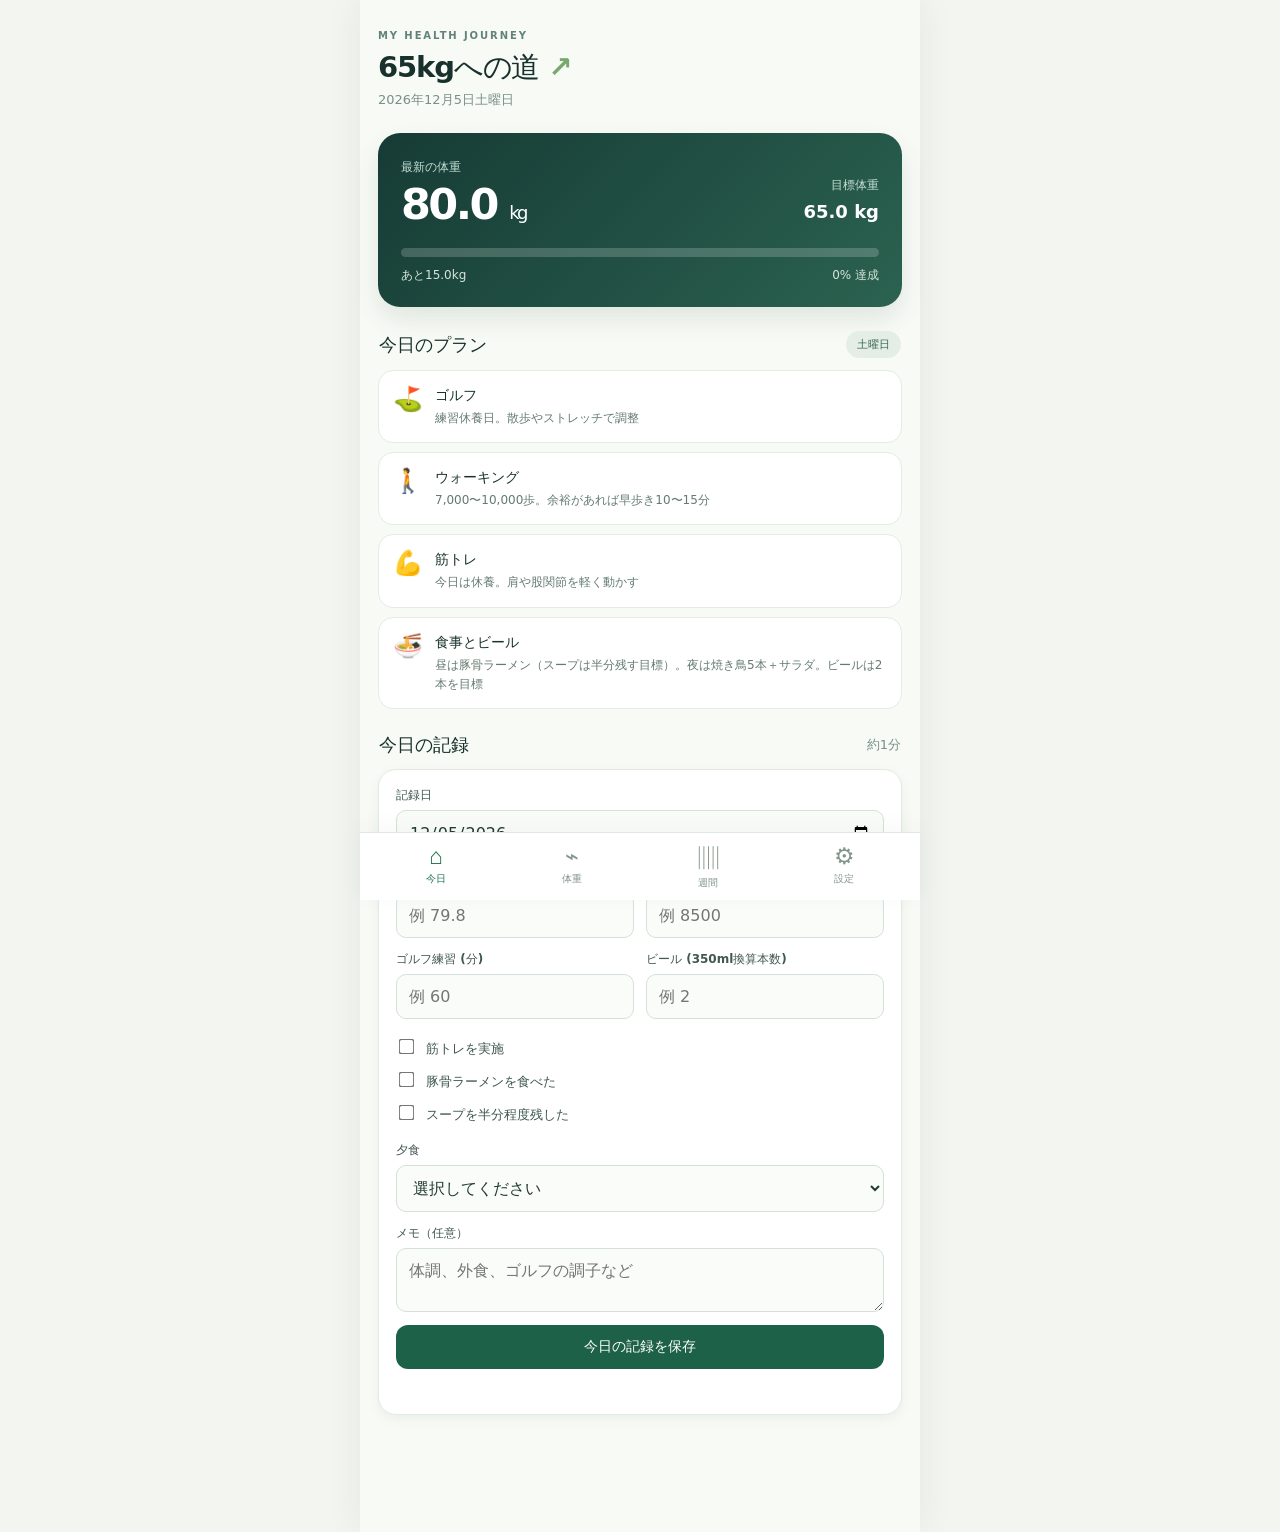
==== index.html @ 1b860811 "Add files via upload" ====
<!doctype html><html lang="ja"><head><meta charset="utf-8"><meta name="viewport" content="width=device-width,initial-scale=1,viewport-fit=cover"><meta name="theme-color" content="#142a29"><meta name="description" content="ゴルフと食事を楽しみながら65kgを目指す個人用減量管理アプリ"><link rel="manifest" href="./manifest.webmanifest"><link rel="icon" href="./icons/icon-192.png"><link rel="stylesheet" href="./style.css"><title>65kgへの道</title></head><body><div class="shell"><header><div><span class="eyebrow">MY HEALTH JOURNEY</span><h1>65kgへの道 <span>↗</span></h1><p id="todayLabel"></p></div><button class="iconbtn" id="installBtn" hidden>アプリを追加</button></header><main><section id="home" class="page active"><div class="hero"><div class="hero-top"><div><small>最新の体重</small><div class="weight" id="latestWeight">80.0 <span>kg</span></div></div><div class="target"><small>目標体重</small><strong>65.0 kg</strong></div></div><div class="track"><div id="progressFill"></div></div><div class="hero-bottom"><span id="remaining">あと15.0kg</span><span id="progressPct">0% 達成</span></div></div><div class="section-head"><h2>今日のプラン</h2><span class="pill" id="dayBadge"></span></div><div class="plan" id="planCards"></div><div class="section-head"><h2>今日の記録</h2><span class="muted">約1分</span></div><form id="entryForm" class="panel"><label>記録日 <input type="date" id="entryDate" required></label><div class="two"><label>朝の体重 (kg)<input id="weight" type="number" min="30" max="250" step="0.1" placeholder="例 79.8"></label><label>歩数<input id="steps" type="number" min="0" max="100000" step="1" placeholder="例 8500"></label></div><div class="two"><label>ゴルフ練習 (分)<input id="golf" type="number" min="0" max="600" step="5" placeholder="例 60"></label><label>ビール (350ml換算本数)<input id="beer" type="number" min="0" max="30" step="0.5" placeholder="例 2"></label></div><div class="checks"><label><input type="checkbox" id="strength"> 筋トレを実施</label><label><input type="checkbox" id="ramen"> 豚骨ラーメンを食べた</label><label><input type="checkbox" id="soup"> スープを半分程度残した</label></div><label>夕食<select id="dinner"><option value="">選択してください</option><option>焼き鳥5本＋サラダ</option><option>赤身焼肉250〜300g＋野菜</option><option>豚しゃぶ＋野菜</option><option>鶏鍋＋豆腐</option><option>その他</option></select></label><label>メモ（任意）<textarea id="memo" rows="2" maxlength="500" placeholder="体調、外食、ゴルフの調子など"></textarea></label><button class="primary" type="submit">今日の記録を保存</button><p class="feedback" id="saveMessage" role="status"></p></form></section><section id="history" class="page"><div class="section-head"><h2>体重の推移</h2><span class="pill">7日平均</span></div><div class="panel"><div id="chartEmpty" class="muted">体重を記録するとグラフが表示されます。</div><svg id="weightChart" viewBox="0 0 340 200" role="img" aria-label="体重推移グラフ" style="display:none;width:100%"></svg><p class="muted tiny">点：日ごとの体重　線：7日間の移動平均</p></div><div class="section-head"><h2>最近の記録</h2></div><div id="historyList" class="list"></div></section><section id="insights" class="page"><div class="section-head"><h2>直近7日間</h2></div><div class="stats" id="stats"></div><div class="panel"><h3>今週の振り返り</h3><p id="insightText" class="muted"></p></div><div class="panel"><h3>基本方針</h3><p>朝は打ちっぱなし週5日、歩数7,000〜10,000歩、火曜・金曜に筋トレ。昼は競合調査として豚骨ラーメン、夜は焼き鳥または赤身肉＋野菜。ビールは3本から2本を目指す。</p><p class="muted tiny">摂取エネルギーは当初1日平均1,900〜2,100kcalを目安にし、体重の7日平均や体調で調整。食事のカロリーは自動推定していません。</p></div></section><section id="settings" class="page"><div class="section-head"><h2>設定とバックアップ</h2></div><div class="panel"><label>開始時体重 (kg)<input type="number" id="startWeight" min="30" max="250" step="0.1" value="80"></label><label>目標体重 (kg)<input type="number" id="goalWeight" min="30" max="250" step="0.1" value="65"></label><button id="saveSettings" class="primary" type="button">目標を保存</button></div><div class="panel"><h3>データの保存</h3><p class="muted">記録はこのブラウザの端末内ストレージに保存されます。別の端末とは同期されません。定期的にバックアップしてください。</p><button id="exportCsv" class="secondary" type="button">CSVを書き出す</button><button id="exportJson" class="secondary" type="button">バックアップ(JSON)</button><label class="import">バックアップを復元<input type="file" id="importJson" accept="application/json,.json"></label><button id="clearData" class="danger" type="button">すべての記録を削除</button></div><div class="panel"><h3>インストール方法</h3><p class="muted">HTTPSで公開後、AndroidのChromeで開き、右上の「︙」→「アプリをインストール」または「ホーム画面に追加」を選択します。</p></div><p class="tiny muted">このアプリは医療機器ではありません。体調不良、強い疲労、飲酒を減らした際の震えや発汗などがある場合は医療者に相談してください。</p></section></main><nav aria-label="メインメニュー"><button data-page="home" class="active">⌂<span>今日</span></button><button data-page="history">⌁<span>体重</span></button><button data-page="insights">▥<span>週間</span></button><button data-page="settings">⚙<span>設定</span></button></nav></div><script src="./app.js" defer></script></body></html>
---- style.css ----
:root{font-family:system-ui,-apple-system,"Noto Sans JP",sans-serif;color:#18312d;background:#f3f5f0;font-synthesis:none}*{box-sizing:border-box}body{margin:0}.shell{max-width:560px;margin:auto;min-height:100dvh;background:#f8faf6;padding:24px 18px 104px}header{display:flex;justify-content:space-between;align-items:start;margin-bottom:24px}.eyebrow{font-size:10px;font-weight:800;letter-spacing:.19em;color:#628379}h1{font-size:29px;letter-spacing:-.04em;margin:5px 0 3px}h1 span{color:#79a86e}header p{margin:0;color:#789087;font-size:13px}.iconbtn{border:1px solid #bcd0c3;border-radius:12px;background:#fff;padding:10px;font-weight:700;color:#225443}.hero{background:linear-gradient(135deg,#163b35,#2b6250);color:white;border-radius:22px;padding:23px;box-shadow:0 12px 26px #1c45321c}.hero-top,.hero-bottom{display:flex;justify-content:space-between;align-items:end}.hero small{font-size:12px;color:#c3dfd2}.weight{font-size:43px;font-weight:800;letter-spacing:-.06em;margin-top:3px}.weight span{font-size:18px;font-weight:500}.target{text-align:right;padding-bottom:7px}.target strong{display:block;font-size:18px;margin-top:7px}.track{height:9px;background:#ffffff30;border-radius:99px;margin:19px 0 10px;overflow:hidden}.track div{height:100%;background:#b8e68d;border-radius:99px;transition:width .3s}.hero-bottom{font-size:12px;color:#d5e6db}.section-head{display:flex;justify-content:space-between;align-items:center;margin:24px 1px 12px}.section-head h2{font-size:18px;margin:0}.pill{background:#e4eee6;color:#3b6952;border-radius:30px;padding:6px 11px;font-size:11px;font-weight:700}.plan{display:grid;gap:9px}.plan-card{display:flex;gap:12px;align-items:start;padding:14px;background:#fff;border:1px solid #e4ebe4;border-radius:15px}.plan-card .emoji{font-size:24px;min-width:30px}.plan-card strong{font-size:14px}.plan-card p{margin:4px 0 0;color:#647b70;font-size:12px;line-height:1.6}.panel{background:white;border:1px solid #e2eae2;border-radius:18px;padding:17px;margin-bottom:13px;box-shadow:0 4px 12px #274c2710}form{display:grid;gap:13px}label{font-size:12px;font-weight:700;display:block;color:#40584e}input:not([type=checkbox]):not([type=file]),select,textarea{display:block;width:100%;border:1px solid #d5e1d6;border-radius:10px;background:#fafcf9;padding:12px;font-size:16px;color:#213b30;margin-top:6px;font-family:inherit}.two{display:grid;grid-template-columns:1fr 1fr;gap:12px}.checks{display:grid;gap:12px;padding:5px 0}.checks label{font-size:13px}.checks input{accent-color:#237650;transform:scale(1.2);margin-right:8px}.primary,.secondary,.danger,.import{display:block;width:100%;border:0;border-radius:12px;padding:13px 12px;font-size:14px;font-weight:800;cursor:pointer;text-align:center}.primary{background:#1d6148;color:white}.secondary{background:#e8f1e9;color:#245e43;margin-top:10px}.danger{background:#fff0ef;color:#ad3d39;margin-top:15px}.import{background:#e8f1e9;color:#245e43;margin-top:10px}.import input{display:none}.feedback{margin:0;text-align:center;font-size:12px;color:#1c7b50;min-height:15px}.muted{color:#789087;font-size:13px;line-height:1.7}.tiny{font-size:11px}.page{display:none}.page.active{display:block}.list{display:grid;gap:9px}.history-row{background:white;border:1px solid #e4ebe4;border-radius:13px;padding:13px;display:flex;justify-content:space-between;gap:12px}.history-row strong{font-size:14px}.history-row p{margin:5px 0 0;font-size:11px;color:#789087}.stats{display:grid;grid-template-columns:1fr 1fr;gap:10px;margin-bottom:15px}.stat{padding:16px;background:white;border:1px solid #e4ebe4;border-radius:16px}.stat strong{display:block;font-size:24px;margin:7px 0}.stat small{font-size:11px;color:#789087}h3{margin:0 0 10px;font-size:15px}.panel p{line-height:1.7;font-size:13px}nav{position:fixed;bottom:0;left:50%;transform:translateX(-50%);width:min(560px,100%);display:flex;background:#fff;border-top:1px solid #e0e9e0;padding:9px 8px calc(9px + env(safe-area-inset-bottom));box-shadow:0 -5px 24px #2341230a}nav button{flex:1;background:transparent;border:0;color:#82958b;font-size:23px;display:flex;flex-direction:column;align-items:center;gap:2px;cursor:pointer}nav button span{font-size:10px;font-weight:700}nav button.active{color:#1b714d}#weightChart text{font-size:10px;fill:#80958b}#weightChart .line{fill:none;stroke:#25845d;stroke-width:3;stroke-linecap:round;stroke-linejoin:round}#weightChart .gridline{stroke:#e0e9e1;stroke-width:1}#weightChart circle{fill:#25845d}#weightChart .dotline{fill:none;stroke:#9dc9a9;stroke-width:1.5;stroke-dasharray:4 4}@media(min-width:600px){.shell{box-shadow:0 0 35px #253d2412}}
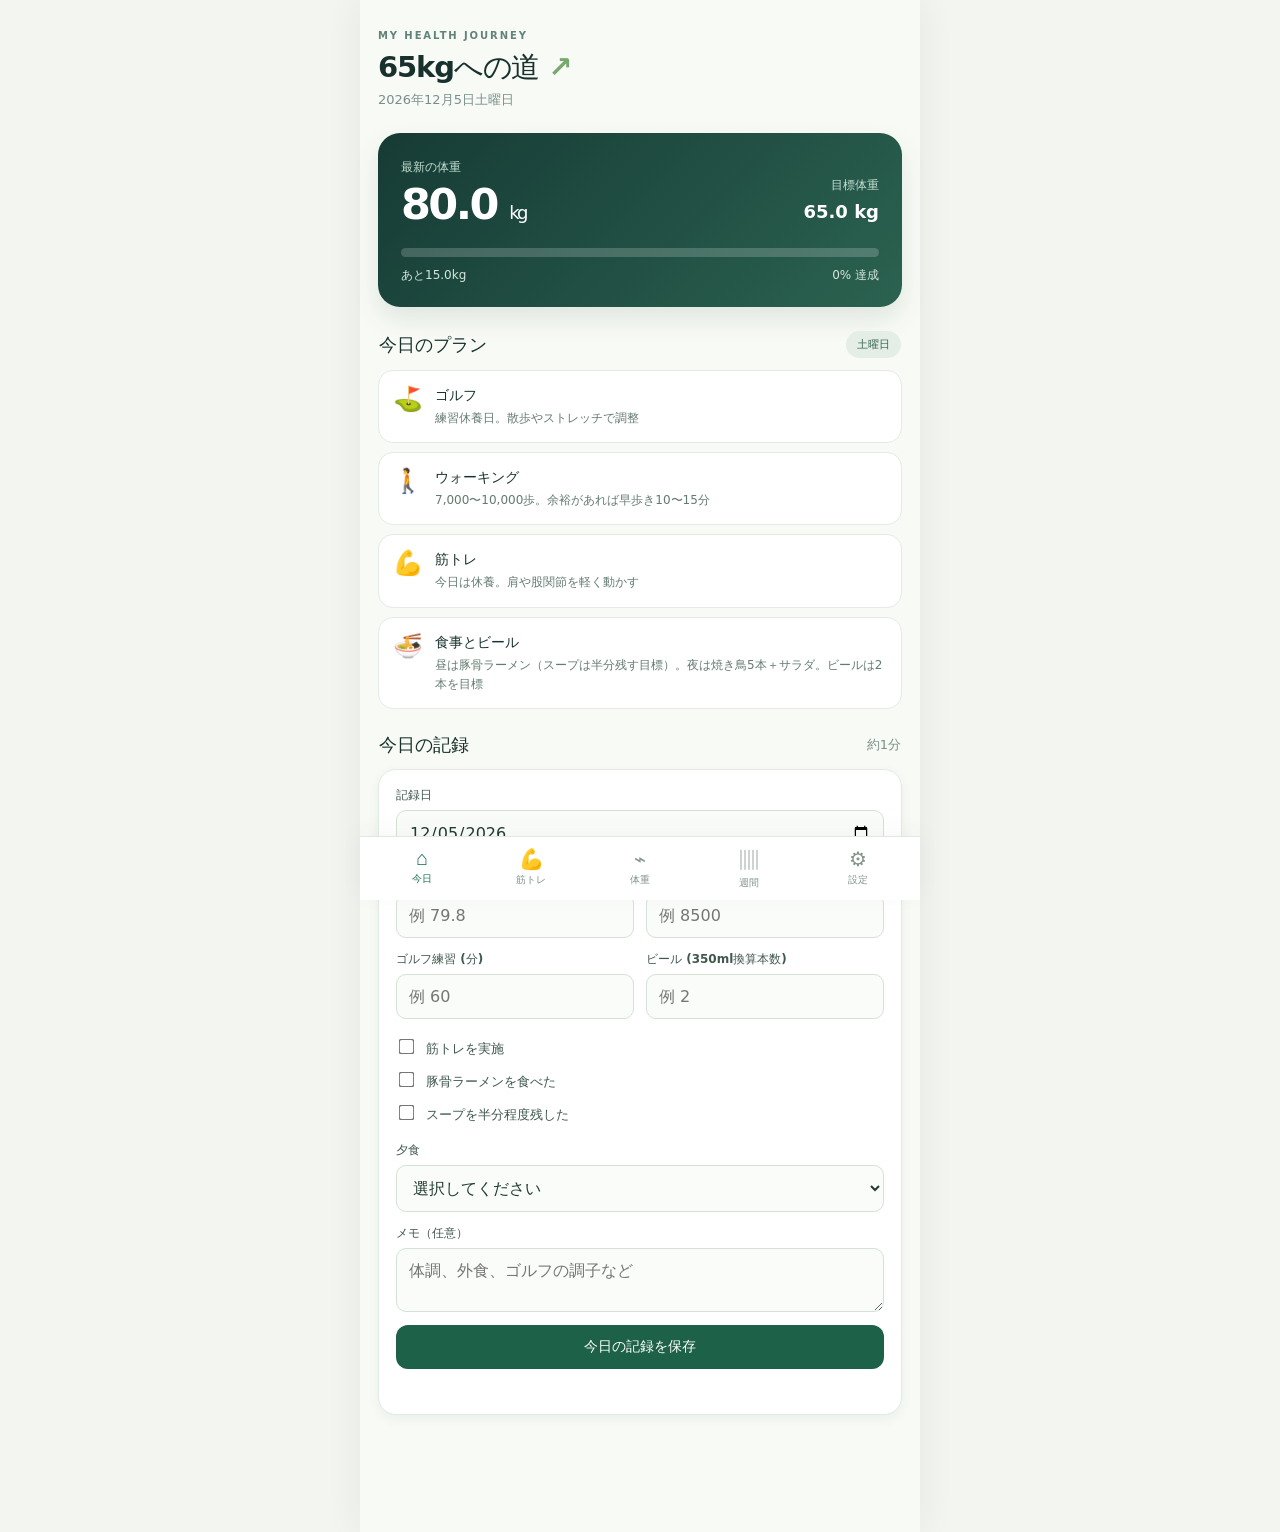
==== commit 1adcaa32: "Add files via upload" ====
--- a/index.html
+++ b/index.html
@@ -1 +1 @@
-<!doctype html><html lang="ja"><head><meta charset="utf-8"><meta name="viewport" content="width=device-width,initial-scale=1,viewport-fit=cover"><meta name="theme-color" content="#142a29"><meta name="description" content="ゴルフと食事を楽しみながら65kgを目指す個人用減量管理アプリ"><link rel="manifest" href="./manifest.webmanifest"><link rel="icon" href="./icons/icon-192.png"><link rel="stylesheet" href="./style.css"><title>65kgへの道</title></head><body><div class="shell"><header><div><span class="eyebrow">MY HEALTH JOURNEY</span><h1>65kgへの道 <span>↗</span></h1><p id="todayLabel"></p></div><button class="iconbtn" id="installBtn" hidden>アプリを追加</button></header><main><section id="home" class="page active"><div class="hero"><div class="hero-top"><div><small>最新の体重</small><div class="weight" id="latestWeight">80.0 <span>kg</span></div></div><div class="target"><small>目標体重</small><strong>65.0 kg</strong></div></div><div class="track"><div id="progressFill"></div></div><div class="hero-bottom"><span id="remaining">あと15.0kg</span><span id="progressPct">0% 達成</span></div></div><div class="section-head"><h2>今日のプラン</h2><span class="pill" id="dayBadge"></span></div><div class="plan" id="planCards"></div><div class="section-head"><h2>今日の記録</h2><span class="muted">約1分</span></div><form id="entryForm" class="panel"><label>記録日 <input type="date" id="entryDate" required></label><div class="two"><label>朝の体重 (kg)<input id="weight" type="number" min="30" max="250" step="0.1" placeholder="例 79.8"></label><label>歩数<input id="steps" type="number" min="0" max="100000" step="1" placeholder="例 8500"></label></div><div class="two"><label>ゴルフ練習 (分)<input id="golf" type="number" min="0" max="600" step="5" placeholder="例 60"></label><label>ビール (350ml換算本数)<input id="beer" type="number" min="0" max="30" step="0.5" placeholder="例 2"></label></div><div class="checks"><label><input type="checkbox" id="strength"> 筋トレを実施</label><label><input type="checkbox" id="ramen"> 豚骨ラーメンを食べた</label><label><input type="checkbox" id="soup"> スープを半分程度残した</label></div><label>夕食<select id="dinner"><option value="">選択してください</option><option>焼き鳥5本＋サラダ</option><option>赤身焼肉250〜300g＋野菜</option><option>豚しゃぶ＋野菜</option><option>鶏鍋＋豆腐</option><option>その他</option></select></label><label>メモ（任意）<textarea id="memo" rows="2" maxlength="500" placeholder="体調、外食、ゴルフの調子など"></textarea></label><button class="primary" type="submit">今日の記録を保存</button><p class="feedback" id="saveMessage" role="status"></p></form></section><section id="history" class="page"><div class="section-head"><h2>体重の推移</h2><span class="pill">7日平均</span></div><div class="panel"><div id="chartEmpty" class="muted">体重を記録するとグラフが表示されます。</div><svg id="weightChart" viewBox="0 0 340 200" role="img" aria-label="体重推移グラフ" style="display:none;width:100%"></svg><p class="muted tiny">点：日ごとの体重　線：7日間の移動平均</p></div><div class="section-head"><h2>最近の記録</h2></div><div id="historyList" class="list"></div></section><section id="insights" class="page"><div class="section-head"><h2>直近7日間</h2></div><div class="stats" id="stats"></div><div class="panel"><h3>今週の振り返り</h3><p id="insightText" class="muted"></p></div><div class="panel"><h3>基本方針</h3><p>朝は打ちっぱなし週5日、歩数7,000〜10,000歩、火曜・金曜に筋トレ。昼は競合調査として豚骨ラーメン、夜は焼き鳥または赤身肉＋野菜。ビールは3本から2本を目指す。</p><p class="muted tiny">摂取エネルギーは当初1日平均1,900〜2,100kcalを目安にし、体重の7日平均や体調で調整。食事のカロリーは自動推定していません。</p></div></section><section id="settings" class="page"><div class="section-head"><h2>設定とバックアップ</h2></div><div class="panel"><label>開始時体重 (kg)<input type="number" id="startWeight" min="30" max="250" step="0.1" value="80"></label><label>目標体重 (kg)<input type="number" id="goalWeight" min="30" max="250" step="0.1" value="65"></label><button id="saveSettings" class="primary" type="button">目標を保存</button></div><div class="panel"><h3>データの保存</h3><p class="muted">記録はこのブラウザの端末内ストレージに保存されます。別の端末とは同期されません。定期的にバックアップしてください。</p><button id="exportCsv" class="secondary" type="button">CSVを書き出す</button><button id="exportJson" class="secondary" type="button">バックアップ(JSON)</button><label class="import">バックアップを復元<input type="file" id="importJson" accept="application/json,.json"></label><button id="clearData" class="danger" type="button">すべての記録を削除</button></div><div class="panel"><h3>インストール方法</h3><p class="muted">HTTPSで公開後、AndroidのChromeで開き、右上の「︙」→「アプリをインストール」または「ホーム画面に追加」を選択します。</p></div><p class="tiny muted">このアプリは医療機器ではありません。体調不良、強い疲労、飲酒を減らした際の震えや発汗などがある場合は医療者に相談してください。</p></section></main><nav aria-label="メインメニュー"><button data-page="home" class="active">⌂<span>今日</span></button><button data-page="history">⌁<span>体重</span></button><button data-page="insights">▥<span>週間</span></button><button data-page="settings">⚙<span>設定</span></button></nav></div><script src="./app.js" defer></script></body></html>
+<!doctype html><html lang="ja"><head><meta charset="utf-8"><meta name="viewport" content="width=device-width,initial-scale=1,viewport-fit=cover"><meta name="theme-color" content="#142a29"><meta name="description" content="ゴルフと食事を楽しみながら65kgを目指す個人用減量管理アプリ"><link rel="manifest" href="./manifest.webmanifest"><link rel="icon" href="./icons/icon-192.png"><link rel="stylesheet" href="./style.css?v=2"><title>65kgへの道</title></head><body><div class="shell"><header><div><span class="eyebrow">MY HEALTH JOURNEY</span><h1>65kgへの道 <span>↗</span></h1><p id="todayLabel"></p></div><button class="iconbtn" id="installBtn" hidden>アプリを追加</button></header><main><section id="home" class="page active"><div class="hero"><div class="hero-top"><div><small>最新の体重</small><div class="weight" id="latestWeight">80.0 <span>kg</span></div></div><div class="target"><small>目標体重</small><strong>65.0 kg</strong></div></div><div class="track"><div id="progressFill"></div></div><div class="hero-bottom"><span id="remaining">あと15.0kg</span><span id="progressPct">0% 達成</span></div></div><div class="section-head"><h2>今日のプラン</h2><span class="pill" id="dayBadge"></span></div><div class="plan" id="planCards"></div><div class="section-head"><h2>今日の記録</h2><span class="muted">約1分</span></div><form id="entryForm" class="panel"><label>記録日 <input type="date" id="entryDate" required></label><div class="two"><label>朝の体重 (kg)<input id="weight" type="number" min="30" max="250" step="0.1" placeholder="例 79.8"></label><label>歩数<input id="steps" type="number" min="0" max="100000" step="1" placeholder="例 8500"></label></div><div class="two"><label>ゴルフ練習 (分)<input id="golf" type="number" min="0" max="600" step="5" placeholder="例 60"></label><label>ビール (350ml換算本数)<input id="beer" type="number" min="0" max="30" step="0.5" placeholder="例 2"></label></div><div class="checks"><label><input type="checkbox" id="strength"> 筋トレを実施</label><label><input type="checkbox" id="ramen"> 豚骨ラーメンを食べた</label><label><input type="checkbox" id="soup"> スープを半分程度残した</label></div><label>夕食<select id="dinner"><option value="">選択してください</option><option>焼き鳥5本＋サラダ</option><option>赤身焼肉250〜300g＋野菜</option><option>豚しゃぶ＋野菜</option><option>鶏鍋＋豆腐</option><option>その他</option></select></label><label>メモ（任意）<textarea id="memo" rows="2" maxlength="500" placeholder="体調、外食、ゴルフの調子など"></textarea></label><button class="primary" type="submit">今日の記録を保存</button><p class="feedback" id="saveMessage" role="status"></p></form></section><section id="workout" class="page"><div class="section-head"><h2>筋トレメニュー</h2><span class="pill">週2回・15〜20分</span></div><div class="panel"><h3 id="workoutTitle">今日の筋トレ</h3><p class="muted" id="workoutIntro"></p><label>確認する日付<input type="date" id="workoutDate"></label><div class="workout-progress"><div class="track"><div id="workoutProgress"></div></div><p class="muted tiny" id="workoutCount">0 / 6 種目完了</p></div></div><div id="workoutExercises" class="workout-list"></div><div class="panel"><p class="muted">痛みが出る動きは中止してください。最初は各1セットでもOK。肩を長く伸ばすストレッチはゴルフ練習後がおすすめです。</p><button type="button" class="secondary" id="resetWorkout">この日のチェックをリセット</button></div></section><section id="history" class="page"><div class="section-head"><h2>体重の推移</h2><span class="pill">7日平均</span></div><div class="panel"><div id="chartEmpty" class="muted">体重を記録するとグラフが表示されます。</div><svg id="weightChart" viewBox="0 0 340 200" role="img" aria-label="体重推移グラフ" style="display:none;width:100%"></svg><p class="muted tiny">点：日ごとの体重　線：7日間の移動平均</p></div><div class="section-head"><h2>最近の記録</h2></div><div id="historyList" class="list"></div></section><section id="insights" class="page"><div class="section-head"><h2>直近7日間</h2></div><div class="stats" id="stats"></div><div class="panel"><h3>今週の振り返り</h3><p id="insightText" class="muted"></p></div><div class="panel"><h3>基本方針</h3><p>朝は打ちっぱなし週5日、歩数7,000〜10,000歩、火曜・金曜に筋トレ。昼は競合調査として豚骨ラーメン、夜は焼き鳥または赤身肉＋野菜。ビールは3本から2本を目指す。</p><p class="muted tiny">摂取エネルギーは当初1日平均1,900〜2,100kcalを目安にし、体重の7日平均や体調で調整。食事のカロリーは自動推定していません。</p></div></section><section id="settings" class="page"><div class="section-head"><h2>設定とバックアップ</h2></div><div class="panel"><label>開始時体重 (kg)<input type="number" id="startWeight" min="30" max="250" step="0.1" value="80"></label><label>目標体重 (kg)<input type="number" id="goalWeight" min="30" max="250" step="0.1" value="65"></label><button id="saveSettings" class="primary" type="button">目標を保存</button></div><div class="panel"><h3>データの保存</h3><p class="muted">記録はこのブラウザの端末内ストレージに保存されます。別の端末とは同期されません。定期的にバックアップしてください。</p><button id="exportCsv" class="secondary" type="button">CSVを書き出す</button><button id="exportJson" class="secondary" type="button">バックアップ(JSON)</button><label class="import">バックアップを復元<input type="file" id="importJson" accept="application/json,.json"></label><button id="clearData" class="danger" type="button">すべての記録を削除</button></div><div class="panel"><h3>インストール方法</h3><p class="muted">HTTPSで公開後、AndroidのChromeで開き、右上の「︙」→「アプリをインストール」または「ホーム画面に追加」を選択します。</p></div><p class="tiny muted">このアプリは医療機器ではありません。体調不良、強い疲労、飲酒を減らした際の震えや発汗などがある場合は医療者に相談してください。</p></section></main><nav aria-label="メインメニュー"><button data-page="home" class="active">⌂<span>今日</span></button><button data-page="workout">💪<span>筋トレ</span></button><button data-page="history">⌁<span>体重</span></button><button data-page="insights">▥<span>週間</span></button><button data-page="settings">⚙<span>設定</span></button></nav></div><script src="./app.js?v=2" defer></script></body></html>
--- a/style.css
+++ b/style.css
@@ -1 +1,4 @@
 :root{font-family:system-ui,-apple-system,"Noto Sans JP",sans-serif;color:#18312d;background:#f3f5f0;font-synthesis:none}*{box-sizing:border-box}body{margin:0}.shell{max-width:560px;margin:auto;min-height:100dvh;background:#f8faf6;padding:24px 18px 104px}header{display:flex;justify-content:space-between;align-items:start;margin-bottom:24px}.eyebrow{font-size:10px;font-weight:800;letter-spacing:.19em;color:#628379}h1{font-size:29px;letter-spacing:-.04em;margin:5px 0 3px}h1 span{color:#79a86e}header p{margin:0;color:#789087;font-size:13px}.iconbtn{border:1px solid #bcd0c3;border-radius:12px;background:#fff;padding:10px;font-weight:700;color:#225443}.hero{background:linear-gradient(135deg,#163b35,#2b6250);color:white;border-radius:22px;padding:23px;box-shadow:0 12px 26px #1c45321c}.hero-top,.hero-bottom{display:flex;justify-content:space-between;align-items:end}.hero small{font-size:12px;color:#c3dfd2}.weight{font-size:43px;font-weight:800;letter-spacing:-.06em;margin-top:3px}.weight span{font-size:18px;font-weight:500}.target{text-align:right;padding-bottom:7px}.target strong{display:block;font-size:18px;margin-top:7px}.track{height:9px;background:#ffffff30;border-radius:99px;margin:19px 0 10px;overflow:hidden}.track div{height:100%;background:#b8e68d;border-radius:99px;transition:width .3s}.hero-bottom{font-size:12px;color:#d5e6db}.section-head{display:flex;justify-content:space-between;align-items:center;margin:24px 1px 12px}.section-head h2{font-size:18px;margin:0}.pill{background:#e4eee6;color:#3b6952;border-radius:30px;padding:6px 11px;font-size:11px;font-weight:700}.plan{display:grid;gap:9px}.plan-card{display:flex;gap:12px;align-items:start;padding:14px;background:#fff;border:1px solid #e4ebe4;border-radius:15px}.plan-card .emoji{font-size:24px;min-width:30px}.plan-card strong{font-size:14px}.plan-card p{margin:4px 0 0;color:#647b70;font-size:12px;line-height:1.6}.panel{background:white;border:1px solid #e2eae2;border-radius:18px;padding:17px;margin-bottom:13px;box-shadow:0 4px 12px #274c2710}form{display:grid;gap:13px}label{font-size:12px;font-weight:700;display:block;color:#40584e}input:not([type=checkbox]):not([type=file]),select,textarea{display:block;width:100%;border:1px solid #d5e1d6;border-radius:10px;background:#fafcf9;padding:12px;font-size:16px;color:#213b30;margin-top:6px;font-family:inherit}.two{display:grid;grid-template-columns:1fr 1fr;gap:12px}.checks{display:grid;gap:12px;padding:5px 0}.checks label{font-size:13px}.checks input{accent-color:#237650;transform:scale(1.2);margin-right:8px}.primary,.secondary,.danger,.import{display:block;width:100%;border:0;border-radius:12px;padding:13px 12px;font-size:14px;font-weight:800;cursor:pointer;text-align:center}.primary{background:#1d6148;color:white}.secondary{background:#e8f1e9;color:#245e43;margin-top:10px}.danger{background:#fff0ef;color:#ad3d39;margin-top:15px}.import{background:#e8f1e9;color:#245e43;margin-top:10px}.import input{display:none}.feedback{margin:0;text-align:center;font-size:12px;color:#1c7b50;min-height:15px}.muted{color:#789087;font-size:13px;line-height:1.7}.tiny{font-size:11px}.page{display:none}.page.active{display:block}.list{display:grid;gap:9px}.history-row{background:white;border:1px solid #e4ebe4;border-radius:13px;padding:13px;display:flex;justify-content:space-between;gap:12px}.history-row strong{font-size:14px}.history-row p{margin:5px 0 0;font-size:11px;color:#789087}.stats{display:grid;grid-template-columns:1fr 1fr;gap:10px;margin-bottom:15px}.stat{padding:16px;background:white;border:1px solid #e4ebe4;border-radius:16px}.stat strong{display:block;font-size:24px;margin:7px 0}.stat small{font-size:11px;color:#789087}h3{margin:0 0 10px;font-size:15px}.panel p{line-height:1.7;font-size:13px}nav{position:fixed;bottom:0;left:50%;transform:translateX(-50%);width:min(560px,100%);display:flex;background:#fff;border-top:1px solid #e0e9e0;padding:9px 8px calc(9px + env(safe-area-inset-bottom));box-shadow:0 -5px 24px #2341230a}nav button{flex:1;background:transparent;border:0;color:#82958b;font-size:23px;display:flex;flex-direction:column;align-items:center;gap:2px;cursor:pointer}nav button span{font-size:10px;font-weight:700}nav button.active{color:#1b714d}#weightChart text{font-size:10px;fill:#80958b}#weightChart .line{fill:none;stroke:#25845d;stroke-width:3;stroke-linecap:round;stroke-linejoin:round}#weightChart .gridline{stroke:#e0e9e1;stroke-width:1}#weightChart circle{fill:#25845d}#weightChart .dotline{fill:none;stroke:#9dc9a9;stroke-width:1.5;stroke-dasharray:4 4}@media(min-width:600px){.shell{box-shadow:0 0 35px #253d2412}}
+
+/* Workout guide v2 */
+.workout-list{display:grid;gap:12px;margin-bottom:16px}.exercise-card{background:#fff;border:1px solid #e2eae2;border-radius:17px;padding:16px}.exercise-top{display:flex;align-items:center;gap:12px}.exercise-icon{font-size:26px;background:#eaf3e9;border-radius:12px;padding:8px}.exercise-title{display:grid;gap:3px}.exercise-title strong{font-size:15px}.exercise-title small{color:#71877a;font-size:11px}.exercise-dose{font-size:15px;font-weight:800;color:#216447;margin:12px 0}.exercise-card p{font-size:13px;line-height:1.7;margin:8px 0}.exercise-tip{color:#637e6d}.exercise-check{display:flex;align-items:center;gap:10px;background:#eef6ed;padding:12px;border-radius:11px;margin-top:12px;font-size:14px}.exercise-check input{width:19px;height:19px;accent-color:#1d6148}.workout-progress .track{height:8px;background:#e3eee4;margin-bottom:5px}.workout-progress .track div{height:100%;background:#3c9564;border-radius:20px}.workout-progress{margin-top:12px}nav button{font-size:20px}nav button span{font-size:10px}
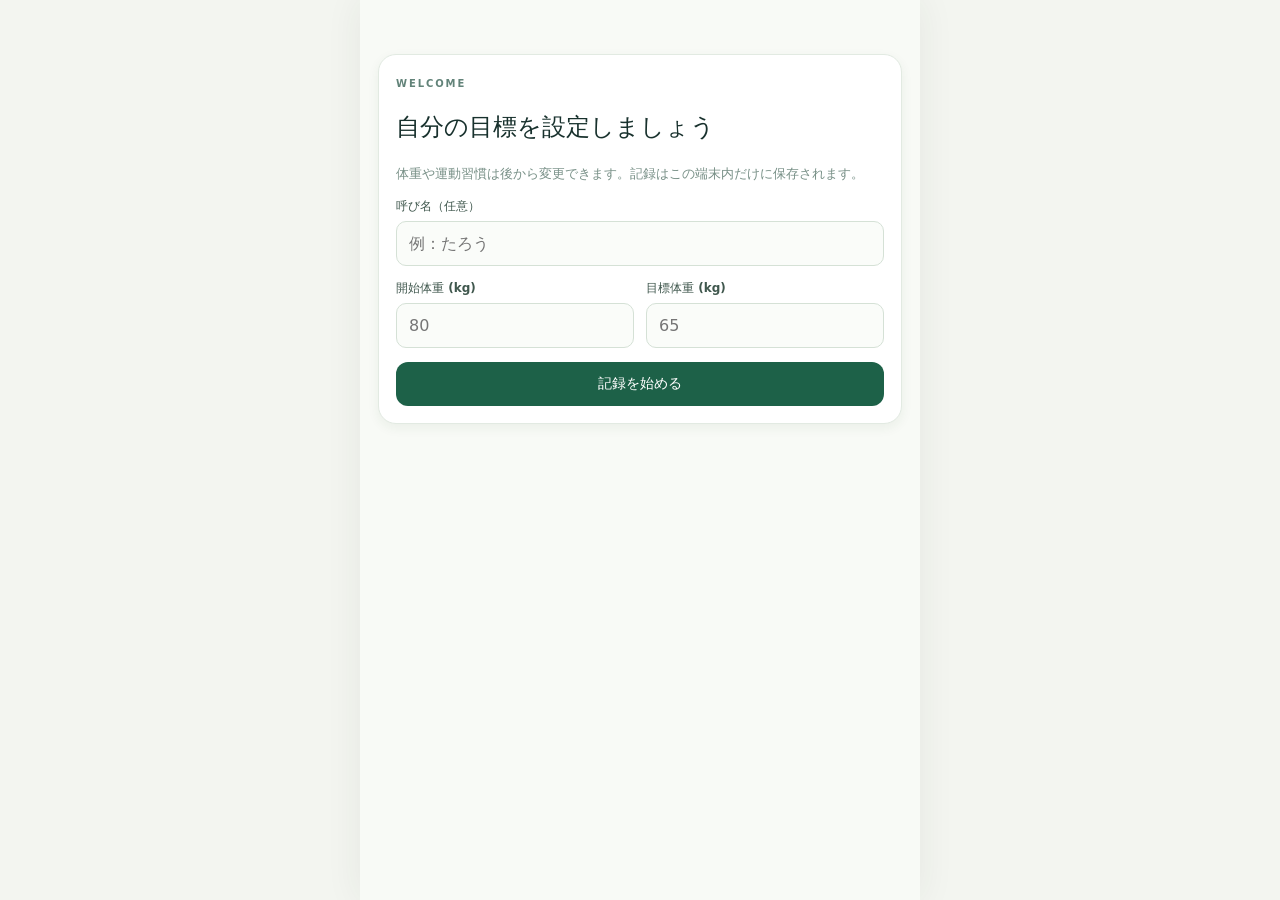
==== commit 8ce8d7fa: "Publish Karada Log v3 while preserving existing records Add first-run setup and editable profile. Ke" ====
--- a/index.html
+++ b/index.html
@@ -1 +1 @@
-<!doctype html><html lang="ja"><head><meta charset="utf-8"><meta name="viewport" content="width=device-width,initial-scale=1,viewport-fit=cover"><meta name="theme-color" content="#142a29"><meta name="description" content="ゴルフと食事を楽しみながら65kgを目指す個人用減量管理アプリ"><link rel="manifest" href="./manifest.webmanifest"><link rel="icon" href="./icons/icon-192.png"><link rel="stylesheet" href="./style.css?v=2"><title>65kgへの道</title></head><body><div class="shell"><header><div><span class="eyebrow">MY HEALTH JOURNEY</span><h1>65kgへの道 <span>↗</span></h1><p id="todayLabel"></p></div><button class="iconbtn" id="installBtn" hidden>アプリを追加</button></header><main><section id="home" class="page active"><div class="hero"><div class="hero-top"><div><small>最新の体重</small><div class="weight" id="latestWeight">80.0 <span>kg</span></div></div><div class="target"><small>目標体重</small><strong>65.0 kg</strong></div></div><div class="track"><div id="progressFill"></div></div><div class="hero-bottom"><span id="remaining">あと15.0kg</span><span id="progressPct">0% 達成</span></div></div><div class="section-head"><h2>今日のプラン</h2><span class="pill" id="dayBadge"></span></div><div class="plan" id="planCards"></div><div class="section-head"><h2>今日の記録</h2><span class="muted">約1分</span></div><form id="entryForm" class="panel"><label>記録日 <input type="date" id="entryDate" required></label><div class="two"><label>朝の体重 (kg)<input id="weight" type="number" min="30" max="250" step="0.1" placeholder="例 79.8"></label><label>歩数<input id="steps" type="number" min="0" max="100000" step="1" placeholder="例 8500"></label></div><div class="two"><label>ゴルフ練習 (分)<input id="golf" type="number" min="0" max="600" step="5" placeholder="例 60"></label><label>ビール (350ml換算本数)<input id="beer" type="number" min="0" max="30" step="0.5" placeholder="例 2"></label></div><div class="checks"><label><input type="checkbox" id="strength"> 筋トレを実施</label><label><input type="checkbox" id="ramen"> 豚骨ラーメンを食べた</label><label><input type="checkbox" id="soup"> スープを半分程度残した</label></div><label>夕食<select id="dinner"><option value="">選択してください</option><option>焼き鳥5本＋サラダ</option><option>赤身焼肉250〜300g＋野菜</option><option>豚しゃぶ＋野菜</option><option>鶏鍋＋豆腐</option><option>その他</option></select></label><label>メモ（任意）<textarea id="memo" rows="2" maxlength="500" placeholder="体調、外食、ゴルフの調子など"></textarea></label><button class="primary" type="submit">今日の記録を保存</button><p class="feedback" id="saveMessage" role="status"></p></form></section><section id="workout" class="page"><div class="section-head"><h2>筋トレメニュー</h2><span class="pill">週2回・15〜20分</span></div><div class="panel"><h3 id="workoutTitle">今日の筋トレ</h3><p class="muted" id="workoutIntro"></p><label>確認する日付<input type="date" id="workoutDate"></label><div class="workout-progress"><div class="track"><div id="workoutProgress"></div></div><p class="muted tiny" id="workoutCount">0 / 6 種目完了</p></div></div><div id="workoutExercises" class="workout-list"></div><div class="panel"><p class="muted">痛みが出る動きは中止してください。最初は各1セットでもOK。肩を長く伸ばすストレッチはゴルフ練習後がおすすめです。</p><button type="button" class="secondary" id="resetWorkout">この日のチェックをリセット</button></div></section><section id="history" class="page"><div class="section-head"><h2>体重の推移</h2><span class="pill">7日平均</span></div><div class="panel"><div id="chartEmpty" class="muted">体重を記録するとグラフが表示されます。</div><svg id="weightChart" viewBox="0 0 340 200" role="img" aria-label="体重推移グラフ" style="display:none;width:100%"></svg><p class="muted tiny">点：日ごとの体重　線：7日間の移動平均</p></div><div class="section-head"><h2>最近の記録</h2></div><div id="historyList" class="list"></div></section><section id="insights" class="page"><div class="section-head"><h2>直近7日間</h2></div><div class="stats" id="stats"></div><div class="panel"><h3>今週の振り返り</h3><p id="insightText" class="muted"></p></div><div class="panel"><h3>基本方針</h3><p>朝は打ちっぱなし週5日、歩数7,000〜10,000歩、火曜・金曜に筋トレ。昼は競合調査として豚骨ラーメン、夜は焼き鳥または赤身肉＋野菜。ビールは3本から2本を目指す。</p><p class="muted tiny">摂取エネルギーは当初1日平均1,900〜2,100kcalを目安にし、体重の7日平均や体調で調整。食事のカロリーは自動推定していません。</p></div></section><section id="settings" class="page"><div class="section-head"><h2>設定とバックアップ</h2></div><div class="panel"><label>開始時体重 (kg)<input type="number" id="startWeight" min="30" max="250" step="0.1" value="80"></label><label>目標体重 (kg)<input type="number" id="goalWeight" min="30" max="250" step="0.1" value="65"></label><button id="saveSettings" class="primary" type="button">目標を保存</button></div><div class="panel"><h3>データの保存</h3><p class="muted">記録はこのブラウザの端末内ストレージに保存されます。別の端末とは同期されません。定期的にバックアップしてください。</p><button id="exportCsv" class="secondary" type="button">CSVを書き出す</button><button id="exportJson" class="secondary" type="button">バックアップ(JSON)</button><label class="import">バックアップを復元<input type="file" id="importJson" accept="application/json,.json"></label><button id="clearData" class="danger" type="button">すべての記録を削除</button></div><div class="panel"><h3>インストール方法</h3><p class="muted">HTTPSで公開後、AndroidのChromeで開き、右上の「︙」→「アプリをインストール」または「ホーム画面に追加」を選択します。</p></div><p class="tiny muted">このアプリは医療機器ではありません。体調不良、強い疲労、飲酒を減らした際の震えや発汗などがある場合は医療者に相談してください。</p></section></main><nav aria-label="メインメニュー"><button data-page="home" class="active">⌂<span>今日</span></button><button data-page="workout">💪<span>筋トレ</span></button><button data-page="history">⌁<span>体重</span></button><button data-page="insights">▥<span>週間</span></button><button data-page="settings">⚙<span>設定</span></button></nav></div><script src="./app.js?v=2" defer></script></body></html>
+<!doctype html><html lang="ja"><head><meta charset="utf-8"><meta name="viewport" content="width=device-width,initial-scale=1,viewport-fit=cover"><meta name="theme-color" content="#142a29"><meta name="description" content="目標・運動・食事を自分で設定できる健康記録アプリ"><link rel="manifest" href="./manifest.webmanifest"><link rel="icon" href="./icons/icon-192.png"><link rel="stylesheet" href="./style.css?v=30"><title>からだログ</title></head><body><div class="shell"><section id="welcome" class="welcome" hidden><div class="panel"><span class="eyebrow">WELCOME</span><h2>自分の目標を設定しましょう</h2><p class="muted">体重や運動習慣は後から変更できます。記録はこの端末内だけに保存されます。</p><form id="welcomeForm"><label>呼び名（任意）<input id="welcomeName" maxlength="30" placeholder="例：たろう"></label><div class="two"><label>開始体重 (kg)<input type="number" id="welcomeStart" min="30" max="250" step="0.1" required placeholder="80"></label><label>目標体重 (kg)<input type="number" id="welcomeGoal" min="30" max="250" step="0.1" required placeholder="65"></label></div><button class="primary" type="submit">記録を始める</button></form></div></section><header><div><span class="eyebrow" id="greeting">MY HEALTH JOURNEY</span><h1>からだログ <span>↗</span></h1><p id="todayLabel"></p></div><button class="iconbtn" id="installBtn" hidden>アプリを追加</button></header><main><section id="home" class="page active"><div class="hero"><div class="hero-top"><div><small>最新の体重</small><div class="weight" id="latestWeight">80.0 <span>kg</span></div></div><div class="target"><small>目標体重</small><strong id="heroGoal">65.0 kg</strong></div></div><div class="track"><div id="progressFill"></div></div><div class="hero-bottom"><span id="remaining">あと15.0kg</span><span id="progressPct">0% 達成</span></div></div><div class="section-head"><h2>今日のプラン</h2><span class="pill" id="dayBadge"></span></div><div class="plan" id="planCards"></div><div class="section-head"><h2>今日の記録</h2><span class="muted">約1分</span></div><form id="entryForm" class="panel"><label>記録日 <input type="date" id="entryDate" required></label><div class="two"><label>朝の体重 (kg)<input id="weight" type="number" min="30" max="250" step="0.1" placeholder="例 79.8"></label><label>歩数<input id="steps" type="number" min="0" max="100000" step="1" placeholder="例 8500"></label></div><div class="two"><label>ゴルフ練習 (分)<input id="golf" type="number" min="0" max="600" step="5" placeholder="例 60"></label><label>ビール (350ml換算本数)<input id="beer" type="number" min="0" max="30" step="0.5" placeholder="例 2"></label></div><div class="checks"><label><input type="checkbox" id="strength"> 筋トレを実施</label><label><input type="checkbox" id="ramen"> ラーメンを食べた</label><label><input type="checkbox" id="soup"> スープを控えめにした</label></div><label>夕食<input id="dinner" maxlength="100" placeholder="例：焼き鳥＋サラダ"></label><label>メモ（任意）<textarea id="memo" rows="2" maxlength="500" placeholder="体調、外食、ゴルフの調子など"></textarea></label><button class="primary" type="submit">今日の記録を保存</button><p class="feedback" id="saveMessage" role="status"></p></form></section><section id="workout" class="page"><div class="section-head"><h2>筋トレメニュー</h2><span class="pill">週2回・15〜20分</span></div><div class="panel"><h3 id="workoutTitle">今日の筋トレ</h3><p class="muted" id="workoutIntro"></p><label>確認する日付<input type="date" id="workoutDate"></label><div class="workout-progress"><div class="track"><div id="workoutProgress"></div></div><p class="muted tiny" id="workoutCount">0 / 6 種目完了</p></div></div><div id="workoutExercises" class="workout-list"></div><div class="panel"><p class="muted">痛みが出る動きは中止してください。最初は各1セットでもOK。肩を長く伸ばすストレッチはゴルフ練習後がおすすめです。</p><button type="button" class="secondary" id="resetWorkout">この日のチェックをリセット</button></div></section><section id="history" class="page"><div class="section-head"><h2>体重の推移</h2><span class="pill">7日平均</span></div><div class="panel"><div id="chartEmpty" class="muted">体重を記録するとグラフが表示されます。</div><svg id="weightChart" viewBox="0 0 340 200" role="img" aria-label="体重推移グラフ" style="display:none;width:100%"></svg><p class="muted tiny">点：日ごとの体重　線：7日間の移動平均</p></div><div class="section-head"><h2>最近の記録</h2></div><div id="historyList" class="list"></div></section><section id="insights" class="page"><div class="section-head"><h2>直近7日間</h2></div><div class="stats" id="stats"></div><div class="panel"><h3>今週の振り返り</h3><p id="insightText" class="muted"></p></div><div class="panel"><h3>基本方針</h3><p><span id="policyText"></span></p><p class="muted tiny">摂取エネルギーは当初1日平均1,900〜2,100kcalを目安にし、体重の7日平均や体調で調整。食事のカロリーは自動推定していません。</p></div></section><section id="settings" class="page"><div class="section-head"><h2>設定とバックアップ</h2></div><div class="panel"><h3>自分のプロフィール</h3><label>呼び名<input id="profileName" maxlength="30" placeholder="任意"></label><div class="two"><label>年齢（任意）<input id="profileAge" type="number" min="10" max="110"></label><label>身長 cm（任意）<input id="profileHeight" type="number" min="100" max="230" step="0.1"></label></div><label>歩数の目標（歩/日）<input id="profileSteps" type="number" min="1000" max="40000" step="500"></label><label>普段の運動（自由入力）<input id="profileActivity" maxlength="80" placeholder="例：ゴルフ打ちっぱなし60分"></label><label>運動する曜日</label><div id="activityDays" class="day-select"></div><label>筋トレする曜日</label><div id="strengthDays" class="day-select"></div><label>昼食の方針<input id="profileLunch" maxlength="140" placeholder="例：外食、野菜も意識"></label><label>夕食の方針<input id="profileDinner" maxlength="140" placeholder="例：肉＋野菜"></label><label>飲み物の目標（自由入力）<input id="profileDrink" maxlength="120" placeholder="例：ビールは2本以内"></label><button id="saveProfile" type="button" class="primary">プロフィールを保存</button></div><div class="panel"><label>開始時体重 (kg)<input type="number" id="startWeight" min="30" max="250" step="0.1" value="80"></label><label>目標体重 (kg)<input type="number" id="goalWeight" min="30" max="250" step="0.1" value="65"></label><button id="saveSettings" class="primary" type="button">目標を保存</button></div><div class="panel"><h3>データの保存</h3><p class="muted">記録はこのブラウザの端末内ストレージに保存されます。別の端末とは同期されません。定期的にバックアップしてください。</p><button id="exportCsv" class="secondary" type="button">CSVを書き出す</button><button id="exportJson" class="secondary" type="button">バックアップ(JSON)</button><label class="import">バックアップを復元<input type="file" id="importJson" accept="application/json,.json"></label><button id="clearData" class="danger" type="button">すべての記録を削除</button></div><div class="panel"><h3>インストール方法</h3><p class="muted">HTTPSで公開後、AndroidのChromeで開き、右上の「︙」→「アプリをインストール」または「ホーム画面に追加」を選択します。</p></div><p class="tiny muted">健康管理の参考用で、医療機器ではありません。体調不良、強い疲労、飲酒を減らした際の震えや発汗などがある場合は医療者に相談してください。</p></section></main><nav aria-label="メインメニュー"><button data-page="home" class="active">⌂<span>今日</span></button><button data-page="workout">💪<span>筋トレ</span></button><button data-page="history">⌁<span>体重</span></button><button data-page="insights">▥<span>週間</span></button><button data-page="settings">⚙<span>設定</span></button></nav></div><script src="./app.js?v=30" defer></script></body></html>
--- a/style.css
+++ b/style.css
@@ -2,3 +2,10 @@
 
 /* Workout guide v2 */
 .workout-list{display:grid;gap:12px;margin-bottom:16px}.exercise-card{background:#fff;border:1px solid #e2eae2;border-radius:17px;padding:16px}.exercise-top{display:flex;align-items:center;gap:12px}.exercise-icon{font-size:26px;background:#eaf3e9;border-radius:12px;padding:8px}.exercise-title{display:grid;gap:3px}.exercise-title strong{font-size:15px}.exercise-title small{color:#71877a;font-size:11px}.exercise-dose{font-size:15px;font-weight:800;color:#216447;margin:12px 0}.exercise-card p{font-size:13px;line-height:1.7;margin:8px 0}.exercise-tip{color:#637e6d}.exercise-check{display:flex;align-items:center;gap:10px;background:#eef6ed;padding:12px;border-radius:11px;margin-top:12px;font-size:14px}.exercise-check input{width:19px;height:19px;accent-color:#1d6148}.workout-progress .track{height:8px;background:#e3eee4;margin-bottom:5px}.workout-progress .track div{height:100%;background:#3c9564;border-radius:20px}.workout-progress{margin-top:12px}nav button{font-size:20px}nav button span{font-size:10px}
+
+.day-select{display:flex;flex-wrap:wrap;gap:8px;margin:8px 0 16px}.day-select label{padding:9px 10px;background:#e8f1e9;border-radius:10px;font-size:13px}.day-select input{accent-color:#237650;margin-right:4px}.welcome{padding-top:30px}.welcome[hidden]{display:none}#welcomeForm{display:grid;gap:14px}.panel h3{margin-top:0}
+
+/* Keep onboarding-only controls out of the main navigation. */
+[hidden]{display:none!important}
+.two>*{min-width:0}
+.plan-card>div{min-width:0;overflow-wrap:anywhere}
